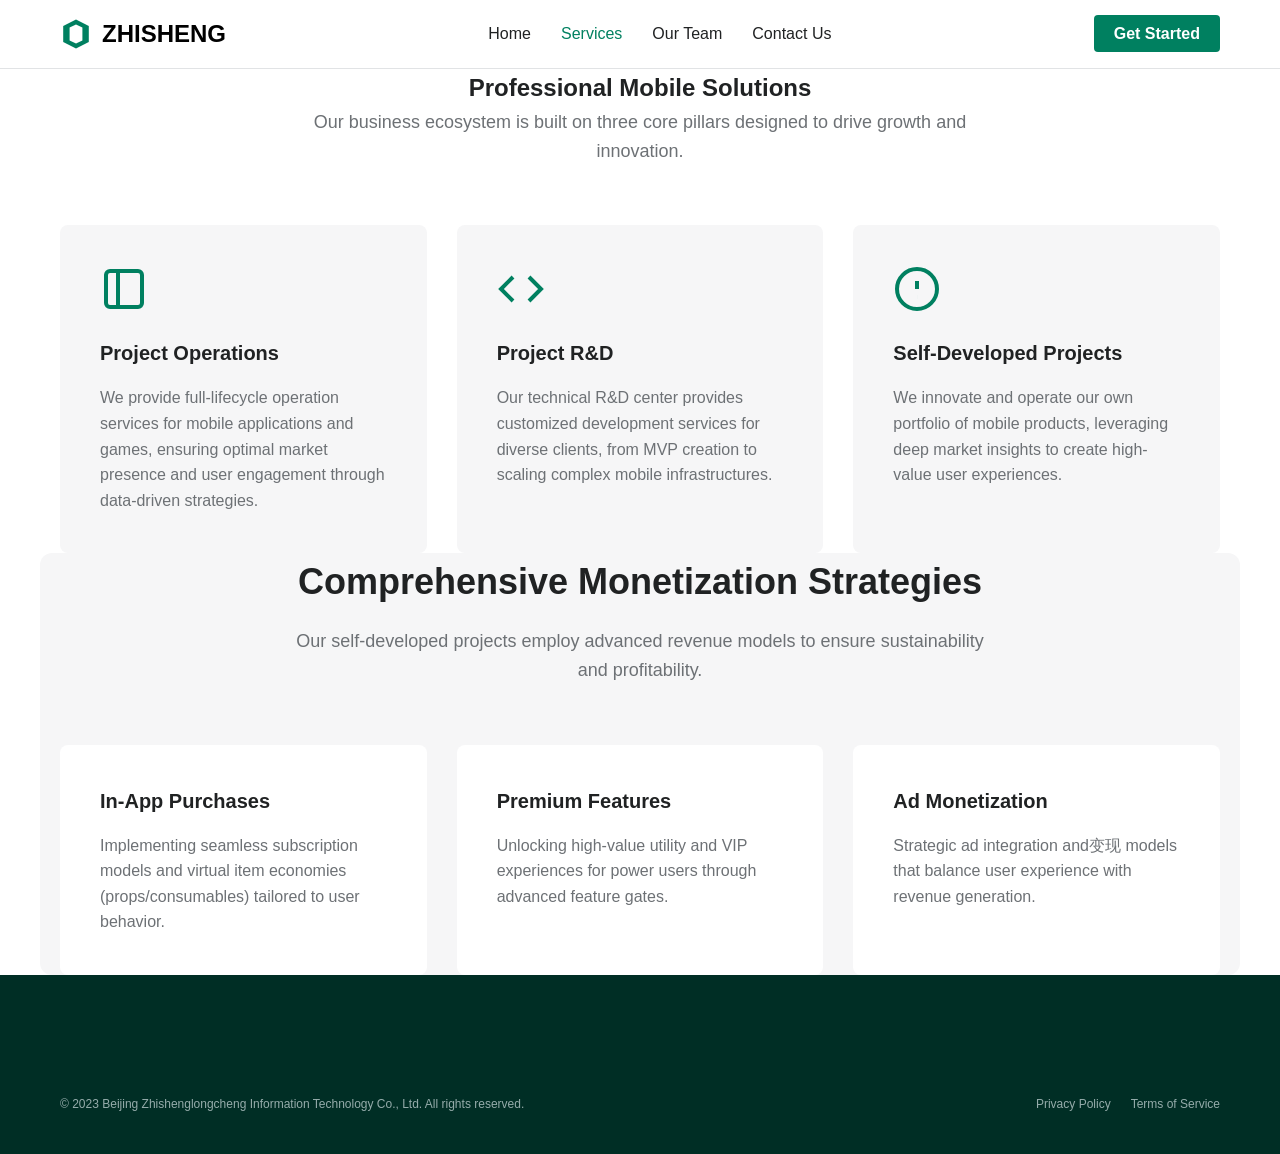
==== business.html @ 72139567 "work3" ====
<!DOCTYPE html>
<html lang="en">
<head>
    <meta charset="UTF-8">
    <meta name="viewport" content="width=device-width, initial-scale=1.0">
    <title>Business Introduction | Zhisheng Longcheng</title>
    <meta name="description" content="Explore the diverse business models and monetization strategies of Zhisheng Longcheng, including project operations, R&D, and self-developed mobile apps.">
    <link rel="stylesheet" href="css/style.css">
</head>
<body>
    <header>
        <nav class="container">
            <div class="logo">
                <a href="index.html">
                    <svg viewBox="0 0 100 100" xmlns="http://www.w3.org/2000/svg"><path d="M50 5L10 25V75L50 95L90 75V25L50 5Z" fill="#008060"/><path d="M50 20L30 30V70L50 80L70 70V30L50 20Z" fill="white"/></svg>
                    <span>ZHISHENG</span>
                </a>
            </div>
            <ul class="nav-links">
                <li><a href="index.html">Home</a></li>
                <li><a href="business.html" class="active">Services</a></li>
                <li><a href="team.html">Our Team</a></li>
                <li><a href="contact.html">Contact Us</a></li>
            </ul>
            <div class="header-cta">
                <a href="contact.html" class="btn">Get Started</a>
            </div>
        </nav>
    </header>

    <main>
        <section class="business-hero container">
            <div class="section-header">
                <h1>Professional Mobile Solutions</h1>
                <p>Our business ecosystem is built on three core pillars designed to drive growth and innovation.</p>
            </div>
            <div class="grid-3">
                <div class="card">
                    <div class="icon">
                        <svg viewBox="0 0 24 24" fill="none" stroke="#008060" stroke-width="2"><rect x="3" y="3" width="18" height="18" rx="2" ry="2"/><line x1="9" y1="3" x2="9" y2="21"/></svg>
                    </div>
                    <h3>Project Operations</h3>
                    <p>We provide full-lifecycle operation services for mobile applications and games, ensuring optimal market presence and user engagement through data-driven strategies.</p>
                </div>
                <div class="card">
                    <div class="icon">
                        <svg viewBox="0 0 24 24" fill="none" stroke="#008060" stroke-width="2"><polyline points="16 18 22 12 16 6"/><polyline points="8 6 2 12 8 18"/></svg>
                    </div>
                    <h3>Project R&D</h3>
                    <p>Our technical R&D center provides customized development services for diverse clients, from MVP creation to scaling complex mobile infrastructures.</p>
                </div>
                <div class="card">
                    <div class="icon">
                        <svg viewBox="0 0 24 24" fill="none" stroke="#008060" stroke-width="2"><circle cx="12" cy="12" r="10"/><line x1="12" y1="8" x2="12" y2="12"/><line x1="12" y1="16" x2="12.01" y2="16"/></svg>
                    </div>
                    <h3>Self-Developed Projects</h3>
                    <p>We innovate and operate our own portfolio of mobile products, leveraging deep market insights to create high-value user experiences.</p>
                </div>
            </div>
        </section>

        <section class="monetization container" style="background-color: #f6f6f7; border-radius: 12px;">
            <div class="section-header">
                <h2>Comprehensive Monetization Strategies</h2>
                <p>Our self-developed projects employ advanced revenue models to ensure sustainability and profitability.</p>
            </div>
            <div class="grid-3">
                <div class="card" style="background-color: white;">
                    <h3>In-App Purchases</h3>
                    <p>Implementing seamless subscription models and virtual item economies (props/consumables) tailored to user behavior.</p>
                </div>
                <div class="card" style="background-color: white;">
                    <h3>Premium Features</h3>
                    <p>Unlocking high-value utility and VIP experiences for power users through advanced feature gates.</p>
                </div>
                <div class="card" style="background-color: white;">
                    <h3>Ad Monetization</h3>
                    <p>Strategic ad integration and变现 models that balance user experience with revenue generation.</p>
                </div>
            </div>
        </section>
    </main>

    <footer>
        <div class="container">
            <div class="footer-bottom">
                <p>&copy; 2023 Beijing Zhishenglongcheng Information Technology Co., Ltd. All rights reserved.</p>
                <div class="footer-legal">
                    <a href="privacy.html">Privacy Policy</a>
                    <a href="terms.html">Terms of Service</a>
                </div>
            </div>
        </div>
    </footer>
</body>
</html>
---- css/style.css ----
/* Shopify-inspired Design System */
:root {
    --primary-color: #008060;
    --primary-hover: #004d3d;
    --black: #000000;
    --white: #ffffff;
    --gray-light: #f6f6f7;
    --gray-medium: #6d7175;
    --text-main: #202223;
    --footer-bg: #002e25;
    --font-family: -apple-system, BlinkMacSystemFont, "Segoe UI", Roboto, Helvetica, Arial, sans-serif;
}

* {
    margin: 0;
    padding: 0;
    box-sizing: border-box;
}

body {
    font-family: var(--font-family);
    color: var(--text-main);
    line-height: 1.6;
    background-color: var(--white);
    -webkit-font-smoothing: antialiased;
}

.container {
    max-width: 1200px;
    margin: 0 auto;
    padding: 0 20px;
}

/* Header */
header {
    background-color: var(--white);
    padding: 15px 0;
    position: sticky;
    top: 0;
    z-index: 1000;
    border-bottom: 1px solid #e1e3e5;
}

nav {
    display: flex;
    justify-content: space-between;
    align-items: center;
}

.logo a {
    text-decoration: none;
    font-weight: 800;
    font-size: 24px;
    color: var(--black);
    display: flex;
    align-items: center;
}

.logo svg {
    height: 32px;
    margin-right: 10px;
    fill: var(--primary-color);
}

.nav-links {
    display: flex;
    list-style: none;
    gap: 30px;
}

.nav-links a {
    text-decoration: none;
    color: var(--text-main);
    font-weight: 500;
    font-size: 16px;
    transition: color 0.2s;
}

.nav-links a:hover, .nav-links a.active {
    color: var(--primary-color);
}

.header-cta .btn {
    background-color: var(--primary-color);
    color: var(--white);
    padding: 10px 20px;
    border-radius: 4px;
    text-decoration: none;
    font-weight: 700;
    transition: background-color 0.2s;
}

.header-cta .btn:hover {
    background-color: var(--primary-hover);
}

/* Hero Section */
.hero {
    padding: 100px 0;
    background-color: var(--white);
}

.hero-content {
    text-align: center;
    max-width: 800px;
    margin: 0 auto;
}

.hero-content h1 {
    font-size: 56px;
    font-weight: 800;
    line-height: 1.1;
    margin-bottom: 24px;
    color: var(--black);
}

.hero-content p {
    font-size: 20px;
    color: var(--gray-medium);
    margin-bottom: 40px;
}

/* Sections */
section {
    padding: 100px 0;
}

.section-header {
    text-align: center;
    margin-bottom: 60px;
}

.section-header h2 {
    font-size: 36px;
    font-weight: 800;
    margin-bottom: 16px;
}

.section-header p {
    font-size: 18px;
    color: var(--gray-medium);
    max-width: 700px;
    margin: 0 auto;
}

/* Grid Layouts */
.grid-3 {
    display: grid;
    grid-template-columns: repeat(3, 1fr);
    gap: 30px;
}

.card {
    background-color: var(--gray-light);
    padding: 40px;
    border-radius: 8px;
    text-align: left;
    transition: transform 0.2s;
}

.card:hover {
    transform: translateY(-5px);
}

.card .icon {
    width: 48px;
    height: 48px;
    margin-bottom: 24px;
}

.card h3 {
    font-size: 20px;
    font-weight: 700;
    margin-bottom: 16px;
}

.card p {
    color: var(--gray-medium);
}

/* Footer */
footer {
    background-color: var(--footer-bg);
    color: var(--white);
    padding: 80px 0 40px;
}

.footer-top {
    display: grid;
    grid-template-columns: 2fr 1fr 1fr 1fr;
    gap: 40px;
    padding-bottom: 60px;
    border-bottom: 1px solid #1a4d46;
}

.footer-brand p {
    margin-top: 20px;
    color: #95acab;
    max-width: 300px;
}

.footer-col h4 {
    font-size: 13px;
    text-transform: uppercase;
    letter-spacing: 1px;
    margin-bottom: 24px;
    color: #95acab;
}

.footer-col ul {
    list-style: none;
}

.footer-col li {
    margin-bottom: 12px;
}

.footer-col a {
    color: var(--white);
    text-decoration: none;
    font-size: 14px;
    transition: opacity 0.2s;
}

.footer-col a:hover {
    opacity: 0.7;
}

.footer-bottom {
    padding-top: 40px;
    display: flex;
    justify-content: space-between;
    align-items: center;
    font-size: 12px;
    color: #95acab;
}

.footer-legal {
    display: flex;
    gap: 20px;
}

.footer-legal a {
    color: inherit;
    text-decoration: none;
}

@media (max-width: 992px) {
    .grid-3 { grid-template-columns: 1fr; }
    .footer-top { grid-template-columns: 1fr 1fr; }
}

@media (max-width: 768px) {
    .nav-links { display: none; }
    .hero-content h1 { font-size: 40px; }
}
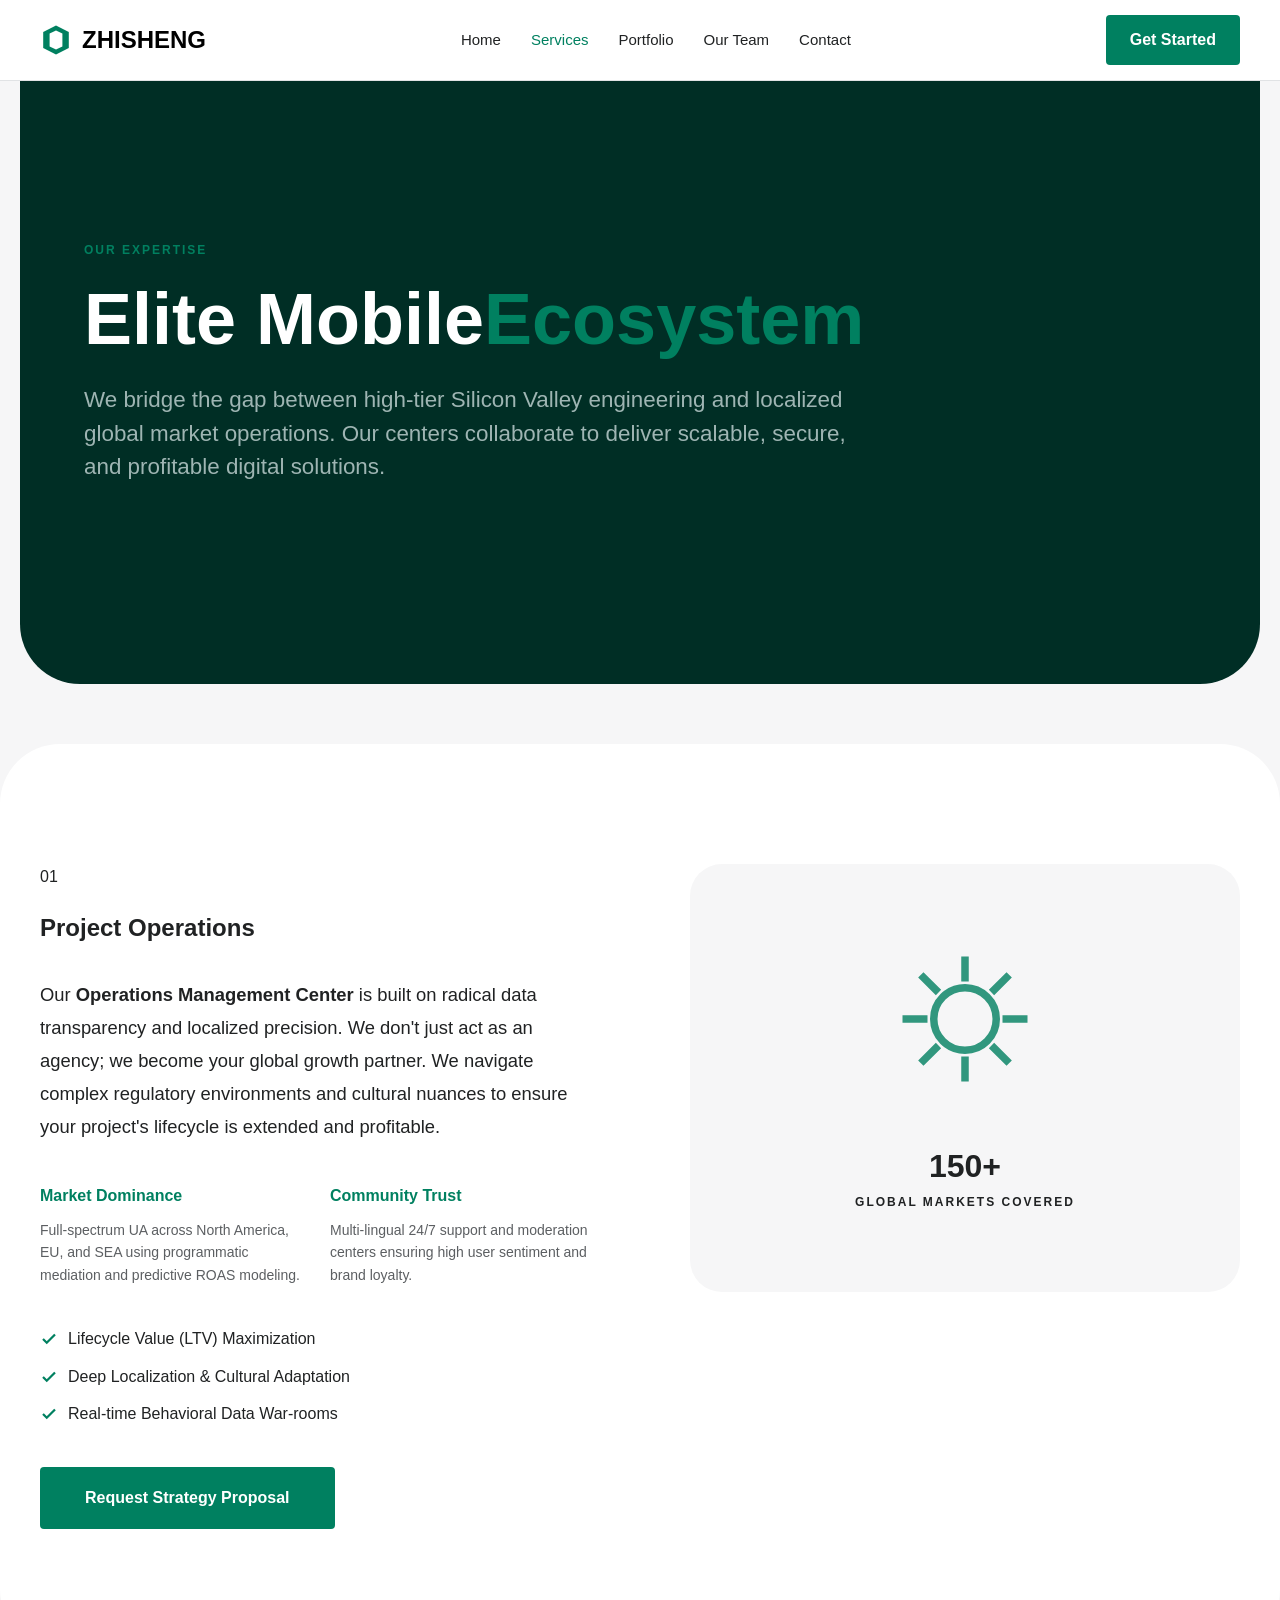
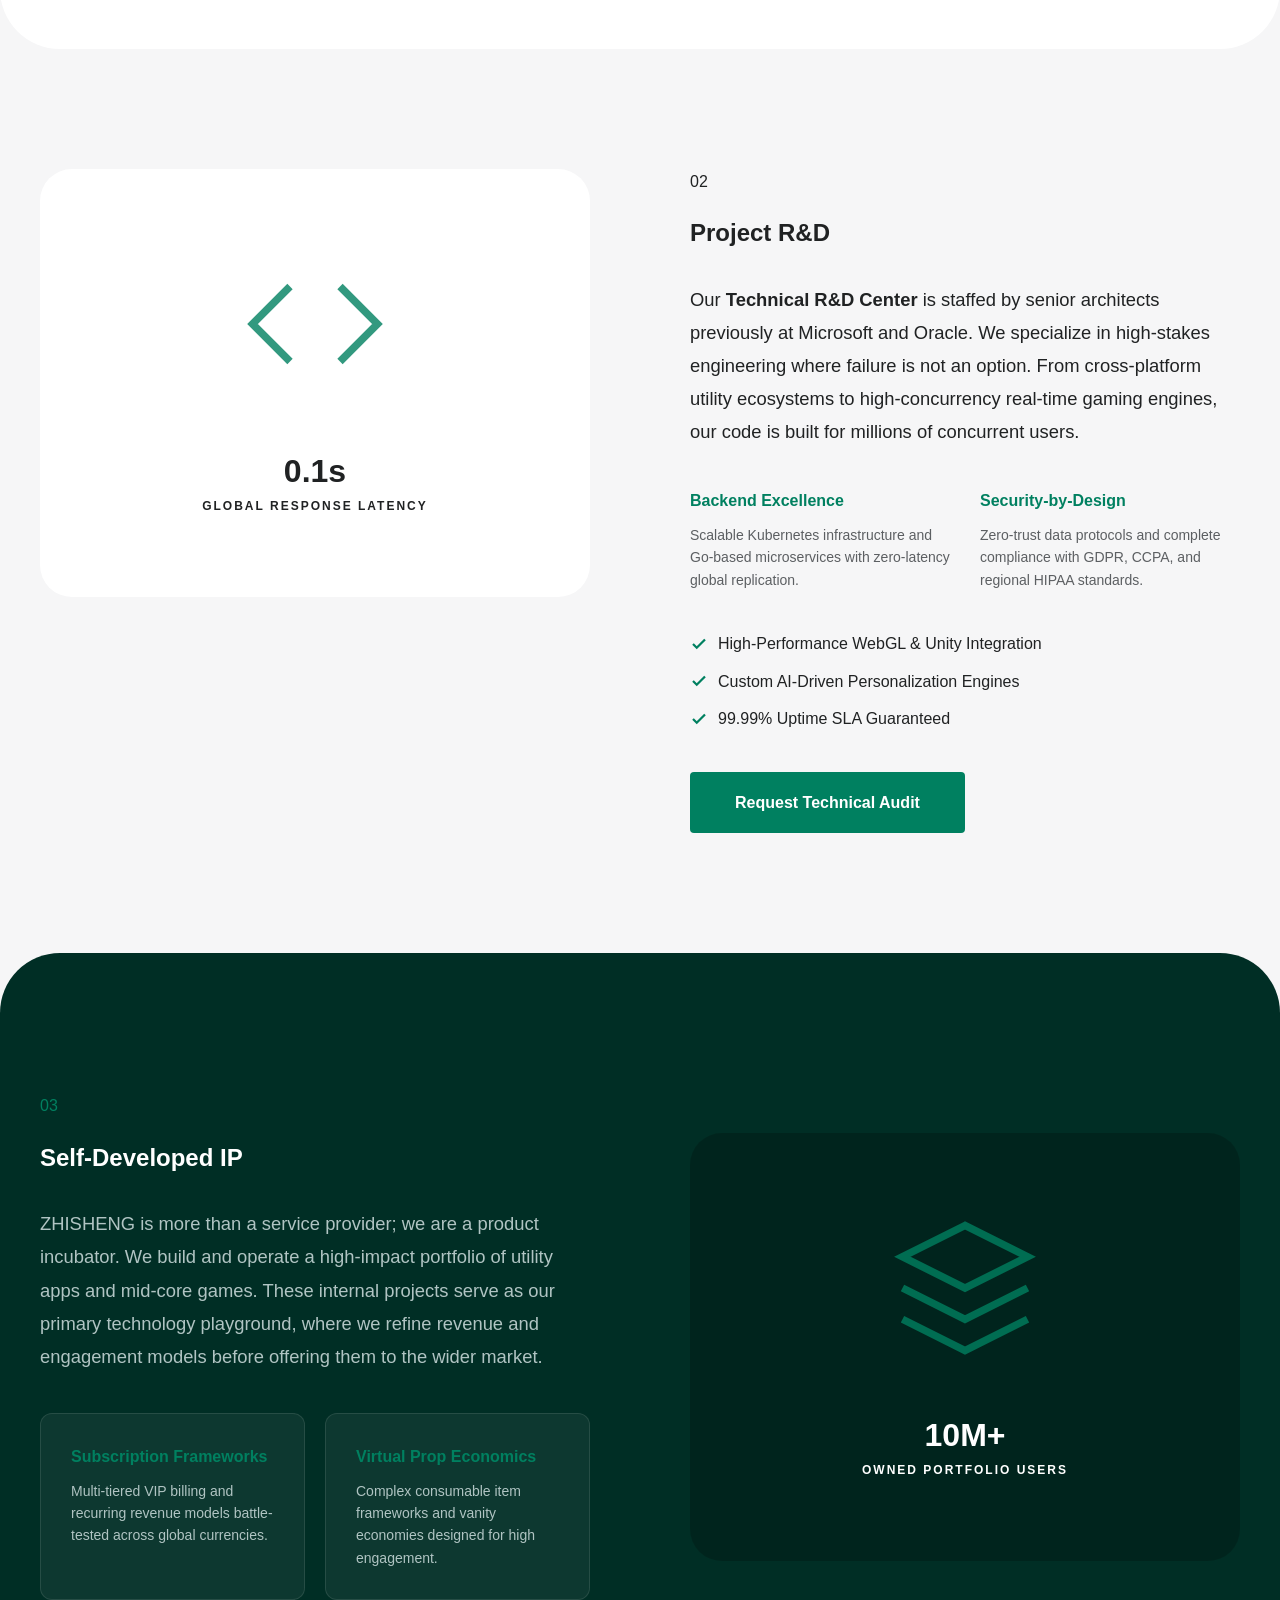
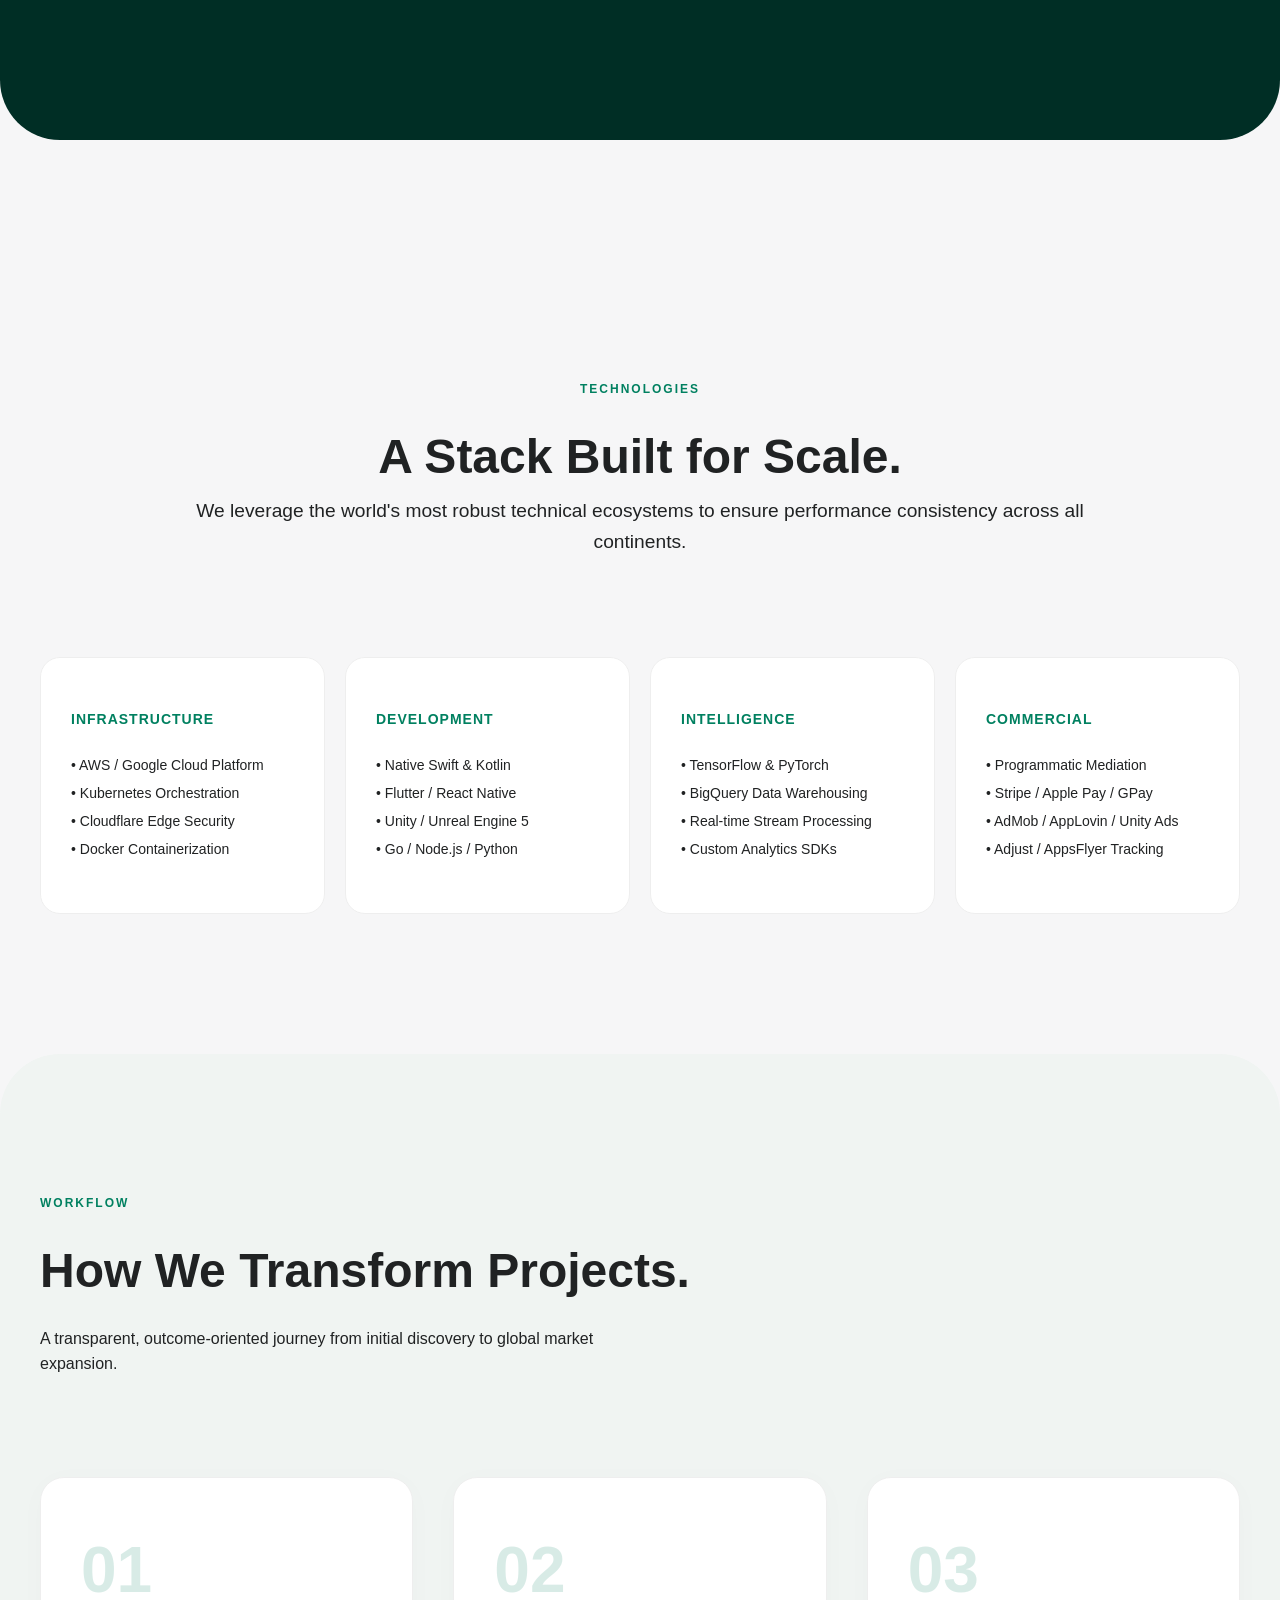
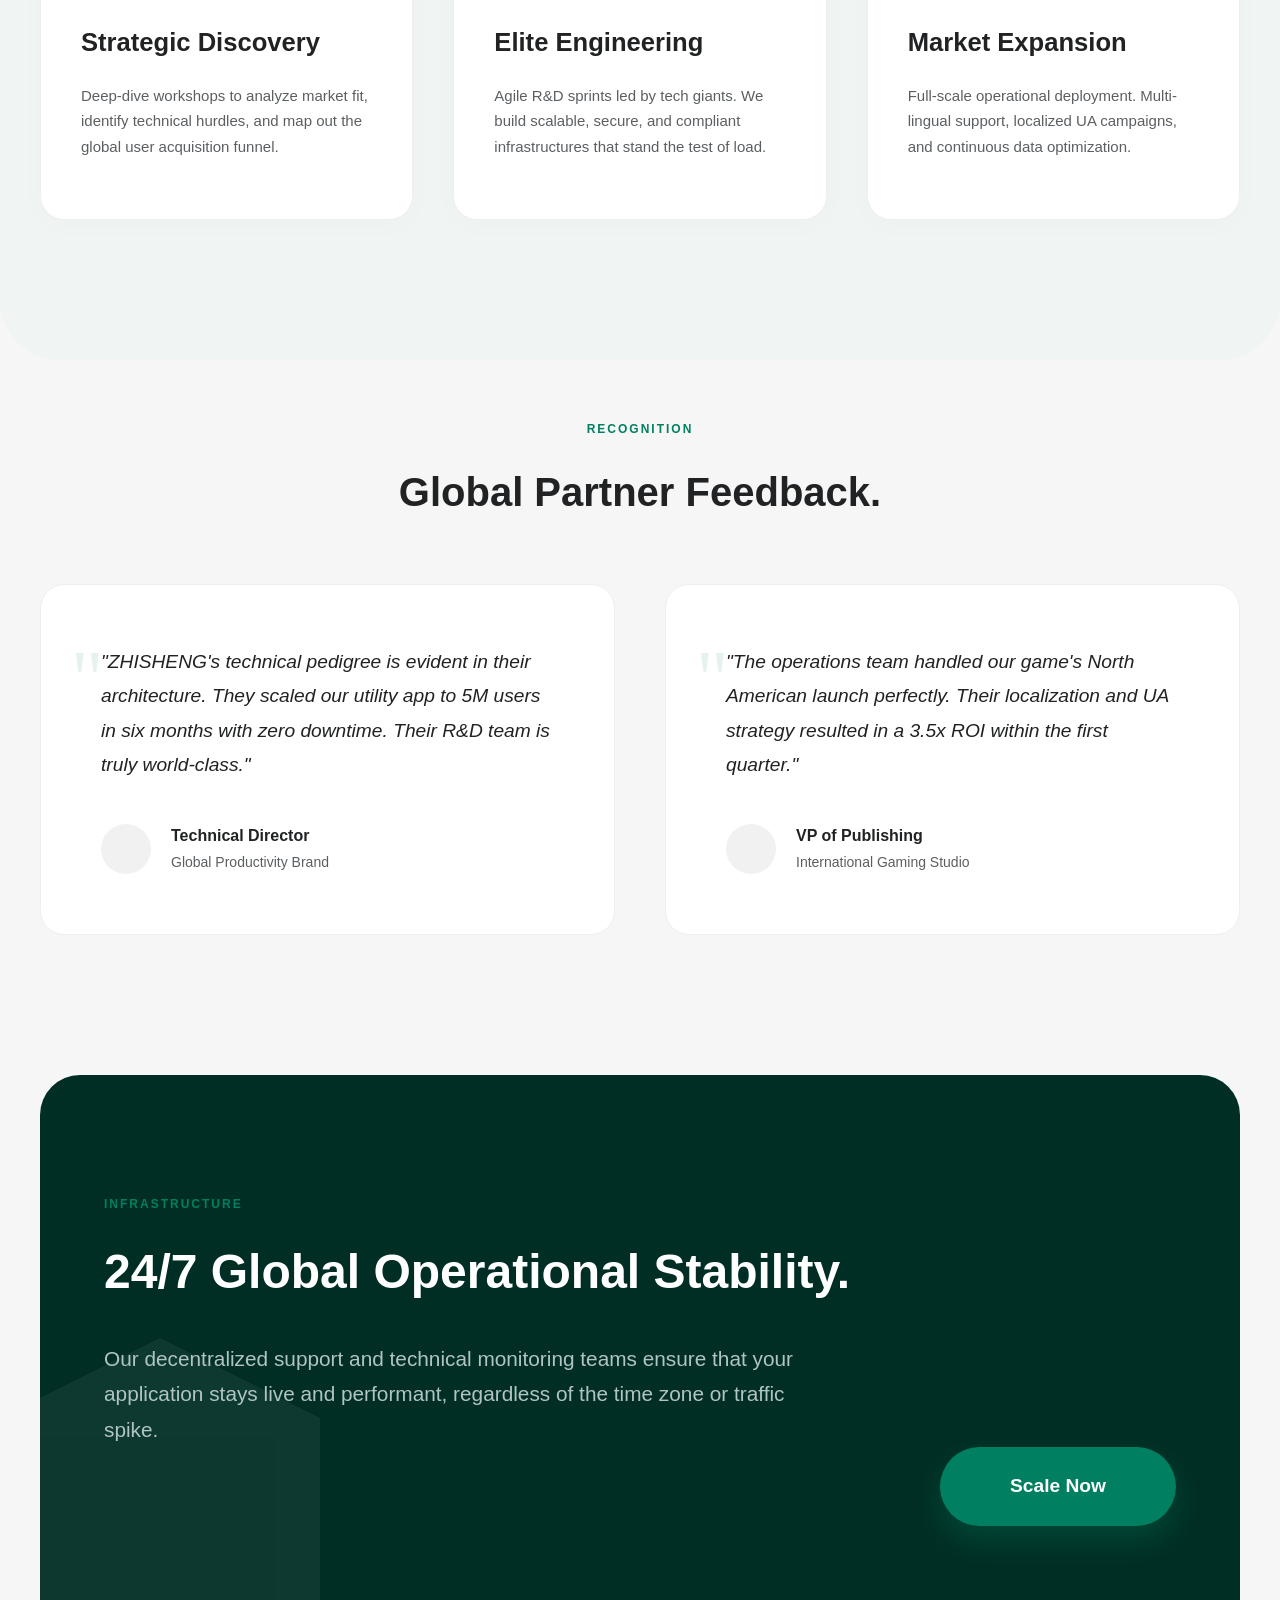
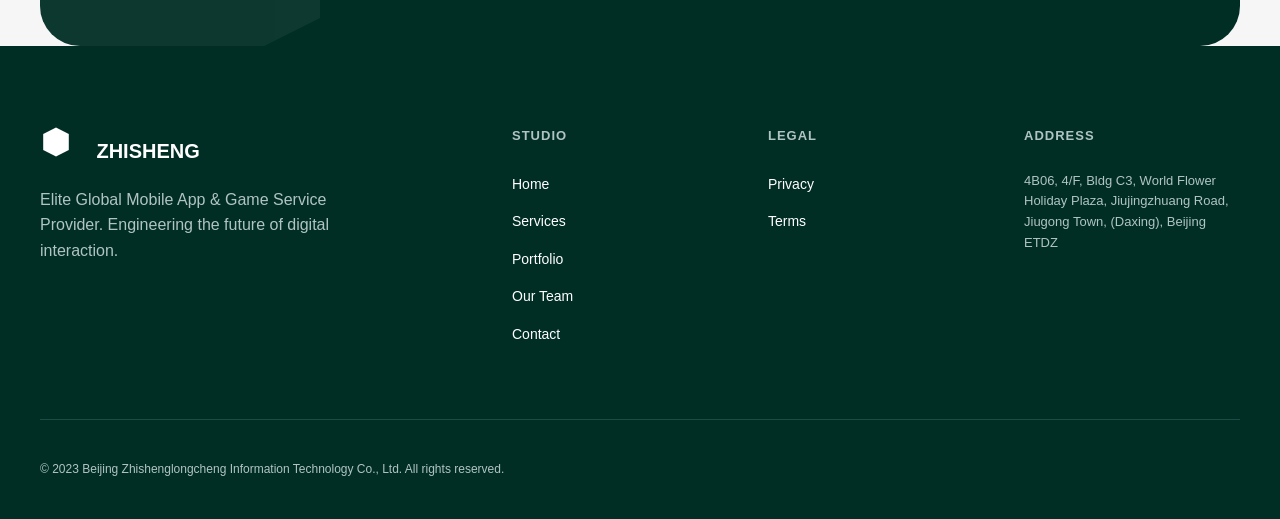
==== commit e9b1b111: "Revise" ====
--- a/business.html
+++ b/business.html
@@ -3,24 +3,41 @@
 <head>
     <meta charset="UTF-8">
     <meta name="viewport" content="width=device-width, initial-scale=1.0">
-    <title>Business Introduction | Zhisheng Longcheng</title>
-    <meta name="description" content="Explore the diverse business models and monetization strategies of Zhisheng Longcheng, including project operations, R&D, and self-developed mobile apps.">
+    <title>Services | ZHISHENG - Global Mobile Solutions & R&D</title>
+    <meta name="description" content="Explore ZHISHENG's elite mobile operations, bespoke R&D services, and self-developed project monetization strategies. Managed by tech veterans.">
     <link rel="stylesheet" href="css/style.css">
+
+    <!-- Open Graph -->
+    <meta property="og:type" content="website">
+    <meta property="og:title" content="Services | ZHISHENG - Global Mobile Solutions">
+    <meta property="og:description" content="High-performance technical frameworks and data-driven growth strategies for the international stage.">
+    <meta property="og:image" content="svg/logo.svg">
+
+    <!-- Favicon -->
+    <link rel="icon" type="image/svg+xml" href="svg/logo.svg">
 </head>
-<body>
-    <header>
+<body style="background-color: var(--gray-bg);">
+    <header id="main-header">
         <nav class="container">
             <div class="logo">
                 <a href="index.html">
-                    <svg viewBox="0 0 100 100" xmlns="http://www.w3.org/2000/svg"><path d="M50 5L10 25V75L50 95L90 75V25L50 5Z" fill="#008060"/><path d="M50 20L30 30V70L50 80L70 70V30L50 20Z" fill="white"/></svg>
+                    <svg viewBox="0 0 100 100" xmlns="http://www.w3.org/2000/svg" aria-hidden="true"><path d="M50 5L10 25V75L50 95L90 75V25L50 5Z" fill="#008060"/><path d="M50 20L30 30V70L50 80L70 70V30L50 20Z" fill="white"/></svg>
                     <span>ZHISHENG</span>
                 </a>
             </div>
+
+            <button class="menu-toggle" aria-label="Toggle navigation" aria-expanded="false">
+                <span></span>
+                <span></span>
+                <span></span>
+            </button>
+
             <ul class="nav-links">
                 <li><a href="index.html">Home</a></li>
                 <li><a href="business.html" class="active">Services</a></li>
+                <li><a href="cases.html">Portfolio</a></li>
                 <li><a href="team.html">Our Team</a></li>
-                <li><a href="contact.html">Contact Us</a></li>
+                <li><a href="contact.html">Contact</a></li>
             </ul>
             <div class="header-cta">
                 <a href="contact.html" class="btn">Get Started</a>
@@ -29,53 +46,264 @@
     </header>
 
     <main>
-        <section class="business-hero container">
+        <!-- Page Hero - Dark Variation -->
+        <section class="page-hero container reveal" style="background: var(--footer-bg); color: white; padding: 160px 5vw; border-radius: 0 0 60px 60px; margin-bottom: 0;">
+            <span class="label" style="color: var(--primary-color);">Our Expertise</span>
+            <h1 class="hero-title" style="color: white; margin-top: 20px;">Elite Mobile<span>Ecosystem</span></h1>
+            <p class="hero-subtitle" style="color: #b0c4c3; max-width: 800px; margin-left: 0; text-align: left; opacity: 0.9; font-size: 1.4rem; line-height: 1.5;">We bridge the gap between high-tier Silicon Valley engineering and localized global market operations. Our centers collaborate to deliver scalable, secure, and profitable digital solutions.</p>
+        </section>
+
+        <!-- Detailed Services List -->
+        <section class="detailed-services">
+            <!-- Model 01: Operations -->
+            <div style="background: white; padding: 120px 0; border-radius: 60px; margin-top: -40px; position: relative; z-index: 1;">
+                <div class="container">
+                    <div class="service-item reveal" style="border: none; padding: 0;">
+                        <div class="grid-2" style="align-items: flex-start; gap: 100px;">
+                            <div class="service-content">
+                                <div class="service-num" style="margin-bottom: 20px;">01</div>
+                                <h2 class="service-title">Project Operations</h2>
+                                <p class="text-secondary" style="font-size: 1.15rem; margin: 30px 0; line-height: 1.8;">Our <strong>Operations Management Center</strong> is built on radical data transparency and localized precision. We don't just act as an agency; we become your global growth partner. We navigate complex regulatory environments and cultural nuances to ensure your project's lifecycle is extended and profitable.</p>
+
+                                <div style="display: grid; grid-template-columns: 1fr 1fr; gap: 30px; margin-top: 40px;">
+                                    <div>
+                                        <h4 style="color: var(--primary-color); margin-bottom: 10px;">Market Dominance</h4>
+                                        <p style="font-size: 14px; color: var(--gray-medium);">Full-spectrum UA across North America, EU, and SEA using programmatic mediation and predictive ROAS modeling.</p>
+                                    </div>
+                                    <div>
+                                        <h4 style="color: var(--primary-color); margin-bottom: 10px;">Community Trust</h4>
+                                        <p style="font-size: 14px; color: var(--gray-medium);">Multi-lingual 24/7 support and moderation centers ensuring high user sentiment and brand loyalty.</p>
+                                    </div>
+                                </div>
+
+                                <ul class="feature-list" style="list-style: none; margin: 40px 0; padding: 0;">
+                                    <li style="margin-bottom: 12px; display: flex; align-items: center; gap: 10px;"><svg width="18" height="18" viewBox="0 0 24 24" fill="none" stroke="var(--primary-color)" stroke-width="3"><polyline points="20 6 9 17 4 12"></polyline></svg> Lifecycle Value (LTV) Maximization</li>
+                                    <li style="margin-bottom: 12px; display: flex; align-items: center; gap: 10px;"><svg width="18" height="18" viewBox="0 0 24 24" fill="none" stroke="var(--primary-color)" stroke-width="3"><polyline points="20 6 9 17 4 12"></polyline></svg> Deep Localization & Cultural Adaptation</li>
+                                    <li style="margin-bottom: 12px; display: flex; align-items: center; gap: 10px;"><svg width="18" height="18" viewBox="0 0 24 24" fill="none" stroke="var(--primary-color)" stroke-width="3"><polyline points="20 6 9 17 4 12"></polyline></svg> Real-time Behavioral Data War-rooms</li>
+                                </ul>
+                                <a href="contact.html" class="btn" style="padding: 18px 45px;">Request Strategy Proposal</a>
+                            </div>
+                            <div class="service-visual reveal" style="background: var(--gray-bg); border-radius: 32px; padding: 80px; text-align: center; position: sticky; top: 150px;">
+                                <svg width="150" height="150" viewBox="0 0 24 24" fill="none" stroke="var(--primary-color)" stroke-width="1.2" style="opacity: 0.8;"><path d="M12 2v4M12 18v4M4.93 4.93l2.83 2.83M16.24 16.24l2.83 2.83M2 12h4M18 12h4M4.93 19.07l2.83-2.83M16.24 7.76l2.83-2.83"/><circle cx="12" cy="12" r="5"/></svg>
+                                <div style="margin-top: 40px;">
+                                    <h3 style="font-size: 2rem; font-weight: 900;">150+</h3>
+                                    <p style="text-transform: uppercase; letter-spacing: 2px; font-size: 12px; font-weight: 700;">Global Markets Covered</p>
+                                </div>
+                            </div>
+                        </div>
+                    </div>
+                </div>
+            </div>
+
+            <!-- Model 02: R&D -->
+            <div style="background: var(--gray-bg); padding: 120px 0;">
+                <div class="container">
+                    <div class="service-item reveal" style="border: none; padding: 0;">
+                        <div class="grid-2" style="align-items: flex-start; gap: 100px; direction: rtl;">
+                            <div class="service-content" style="direction: ltr;">
+                                <div class="service-num" style="margin-bottom: 20px;">02</div>
+                                <h2 class="service-title">Project R&D</h2>
+                                <p class="text-secondary" style="font-size: 1.15rem; margin: 30px 0; line-height: 1.8;">Our <strong>Technical R&D Center</strong> is staffed by senior architects previously at Microsoft and Oracle. We specialize in high-stakes engineering where failure is not an option. From cross-platform utility ecosystems to high-concurrency real-time gaming engines, our code is built for millions of concurrent users.</p>
+
+                                <div style="display: grid; grid-template-columns: 1fr 1fr; gap: 30px; margin-top: 40px;">
+                                    <div>
+                                        <h4 style="color: var(--primary-color); margin-bottom: 10px;">Backend Excellence</h4>
+                                        <p style="font-size: 14px; color: var(--gray-medium);">Scalable Kubernetes infrastructure and Go-based microservices with zero-latency global replication.</p>
+                                    </div>
+                                    <div>
+                                        <h4 style="color: var(--primary-color); margin-bottom: 10px;">Security-by-Design</h4>
+                                        <p style="font-size: 14px; color: var(--gray-medium);">Zero-trust data protocols and complete compliance with GDPR, CCPA, and regional HIPAA standards.</p>
+                                    </div>
+                                </div>
+
+                                <ul class="feature-list" style="list-style: none; margin: 40px 0; padding: 0;">
+                                    <li style="margin-bottom: 12px; display: flex; align-items: center; gap: 10px;"><svg width="18" height="18" viewBox="0 0 24 24" fill="none" stroke="var(--primary-color)" stroke-width="3"><polyline points="20 6 9 17 4 12"></polyline></svg> High-Performance WebGL & Unity Integration</li>
+                                    <li style="margin-bottom: 12px; display: flex; align-items: center; gap: 10px;"><svg width="18" height="18" viewBox="0 0 24 24" fill="none" stroke="var(--primary-color)" stroke-width="3"><polyline points="20 6 9 17 4 12"></polyline></svg> Custom AI-Driven Personalization Engines</li>
+                                    <li style="margin-bottom: 12px; display: flex; align-items: center; gap: 10px;"><svg width="18" height="18" viewBox="0 0 24 24" fill="none" stroke="var(--primary-color)" stroke-width="3"><polyline points="20 6 9 17 4 12"></polyline></svg> 99.99% Uptime SLA Guaranteed</li>
+                                </ul>
+                                <a href="contact.html" class="btn" style="padding: 18px 45px;">Request Technical Audit</a>
+                            </div>
+                            <div class="service-visual reveal" style="background: white; border-radius: 32px; padding: 80px; text-align: center; direction: ltr; position: sticky; top: 150px;">
+                                <svg width="150" height="150" viewBox="0 0 24 24" fill="none" stroke="var(--primary-color)" stroke-width="1.2" style="opacity: 0.8;"><polyline points="16 18 22 12 16 6"></polyline><polyline points="8 6 2 12 8 18"></polyline></svg>
+                                <div style="margin-top: 40px;">
+                                    <h3 style="font-size: 2rem; font-weight: 900;">0.1s</h3>
+                                    <p style="text-transform: uppercase; letter-spacing: 2px; font-size: 12px; font-weight: 700;">Global Response Latency</p>
+                                </div>
+                            </div>
+                        </div>
+                    </div>
+                </div>
+            </div>
+
+            <!-- Model 03: Self-Developed -->
+            <div style="background: var(--footer-bg); padding: 140px 0; border-radius: 60px; color: white;">
+                <div class="container">
+                    <div class="service-item reveal" style="border: none; padding: 0;">
+                        <div class="grid-2" style="align-items: center; gap: 100px;">
+                            <div class="service-content">
+                                <div class="service-num" style="margin-bottom: 20px; color: var(--primary-color);">03</div>
+                                <h2 class="service-title" style="color: white;">Self-Developed IP</h2>
+                                <p style="color: #b0c4c3; font-size: 1.15rem; margin: 30px 0; line-height: 1.8;">ZHISHENG is more than a service provider; we are a product incubator. We build and operate a high-impact portfolio of utility apps and mid-core games. These internal projects serve as our primary technology playground, where we refine revenue and engagement models before offering them to the wider market.</p>
+
+                                <div class="monetization-grid" style="display: grid; grid-template-columns: 1fr 1fr; gap: 20px; margin-top: 40px;">
+                                    <div class="card reveal" style="background: rgba(255,255,255,0.05); border: 1px solid rgba(255,255,255,0.1); color: white; cursor: pointer;" role="button" aria-expanded="false">
+                                        <h4 style="color: var(--primary-color); margin-bottom: 10px;">Subscription Frameworks</h4>
+                                        <p style="font-size: 14px; color: #b0c4c3; margin-bottom: 0;">Multi-tiered VIP billing and recurring revenue models battle-tested across global currencies.</p>
+                                        <div class="card-expandable">
+                                            <ul style="color: #b0c4c3; font-size: 13px; margin-top: 15px;">
+                                                <li>• Dynamic Tiered Privileges</li>
+                                                <li>• Churn-Reduction Billing Logic</li>
+                                                <li>• Cross-Platform Account Sync</li>
+                                            </ul>
+                                        </div>
+                                    </div>
+                                    <div class="card reveal" style="background: rgba(255,255,255,0.05); border: 1px solid rgba(255,255,255,0.1); color: white; cursor: pointer;" role="button" aria-expanded="false">
+                                        <h4 style="color: var(--primary-color); margin-bottom: 10px;">Virtual Prop Economics</h4>
+                                        <p style="font-size: 14px; color: #b0c4c3; margin-bottom: 0;">Complex consumable item frameworks and vanity economies designed for high engagement.</p>
+                                        <div class="card-expandable">
+                                            <ul style="color: #b0c4c3; font-size: 13px; margin-top: 15px;">
+                                                <li>• Gacha & Lootbox Balance</li>
+                                                <li>• Scarcity-Driven Marketplace</li>
+                                                <li>• Anti-Fraud Economy Guardrails</li>
+                                            </ul>
+                                        </div>
+                                    </div>
+                                </div>
+                            </div>
+                            <div class="service-visual reveal" style="background: rgba(0,0,0,0.2); border-radius: 32px; padding: 80px; text-align: center;">
+                                <svg width="150" height="150" viewBox="0 0 24 24" fill="none" stroke="var(--primary-color)" stroke-width="1.2" style="opacity: 0.8;"><path d="M12 2L2 7l10 5 10-5-10-5zM2 17l10 5 10-5M2 12l10 5 10-5"></path></svg>
+                                <div style="margin-top: 40px;">
+                                    <h3 style="font-size: 2rem; font-weight: 900;">10M+</h3>
+                                    <p style="text-transform: uppercase; letter-spacing: 2px; font-size: 12px; font-weight: 700; color: white;">Owned Portfolio Users</p>
+                                </div>
+                            </div>
+                        </div>
+                    </div>
+                </div>
+            </div>
+        </section>
+
+        <!-- Technical Stack Section -->
+        <section class="tech-stack container reveal" style="padding: 140px 20px;">
+            <div style="text-align: center; max-width: 900px; margin: 0 auto 100px;">
+                <span class="label">Technologies</span>
+                <h2 style="font-size: 3rem;">A Stack Built for Scale.</h2>
+                <p class="text-secondary" style="font-size: 1.2rem;">We leverage the world's most robust technical ecosystems to ensure performance consistency across all continents.</p>
+            </div>
+
+            <div class="grid-4">
+                <div class="tech-card reveal" style="background: white; padding: 50px 30px; border-radius: 20px; border: 1px solid #eee; text-align: left;">
+                    <div style="font-weight: 800; color: var(--primary-color); margin-bottom: 20px; font-size: 14px; text-transform: uppercase; letter-spacing: 1px;">Infrastructure</div>
+                    <ul style="list-style: none; padding: 0; font-size: 14px; line-height: 2;">
+                        <li>• AWS / Google Cloud Platform</li>
+                        <li>• Kubernetes Orchestration</li>
+                        <li>• Cloudflare Edge Security</li>
+                        <li>• Docker Containerization</li>
+                    </ul>
+                </div>
+                <div class="tech-card reveal" style="background: white; padding: 50px 30px; border-radius: 20px; border: 1px solid #eee; text-align: left;">
+                    <div style="font-weight: 800; color: var(--primary-color); margin-bottom: 20px; font-size: 14px; text-transform: uppercase; letter-spacing: 1px;">Development</div>
+                    <ul style="list-style: none; padding: 0; font-size: 14px; line-height: 2;">
+                        <li>• Native Swift & Kotlin</li>
+                        <li>• Flutter / React Native</li>
+                        <li>• Unity / Unreal Engine 5</li>
+                        <li>• Go / Node.js / Python</li>
+                    </ul>
+                </div>
+                <div class="tech-card reveal" style="background: white; padding: 50px 30px; border-radius: 20px; border: 1px solid #eee; text-align: left;">
+                    <div style="font-weight: 800; color: var(--primary-color); margin-bottom: 20px; font-size: 14px; text-transform: uppercase; letter-spacing: 1px;">Intelligence</div>
+                    <ul style="list-style: none; padding: 0; font-size: 14px; line-height: 2;">
+                        <li>• TensorFlow & PyTorch</li>
+                        <li>• BigQuery Data Warehousing</li>
+                        <li>• Real-time Stream Processing</li>
+                        <li>• Custom Analytics SDKs</li>
+                    </ul>
+                </div>
+                <div class="tech-card reveal" style="background: white; padding: 50px 30px; border-radius: 20px; border: 1px solid #eee; text-align: left;">
+                    <div style="font-weight: 800; color: var(--primary-color); margin-bottom: 20px; font-size: 14px; text-transform: uppercase; letter-spacing: 1px;">Commercial</div>
+                    <ul style="list-style: none; padding: 0; font-size: 14px; line-height: 2;">
+                        <li>• Programmatic Mediation</li>
+                        <li>• Stripe / Apple Pay / GPay</li>
+                        <li>• AdMob / AppLovin / Unity Ads</li>
+                        <li>• Adjust / AppsFlyer Tracking</li>
+                    </ul>
+                </div>
+            </div>
+        </section>
+
+        <!-- Process Section - Dark -->
+        <section class="process-section" style="background-color: #f0f4f2; padding: 140px 0; border-radius: 60px; margin-bottom: 60px;">
+            <div class="container">
+                <div class="section-header reveal" style="text-align: left;">
+                    <span class="label">Workflow</span>
+                    <h2 style="font-size: 3rem;">How We Transform Projects.</h2>
+                    <p style="max-width: 600px;">A transparent, outcome-oriented journey from initial discovery to global market expansion.</p>
+                </div>
+                <div class="process-steps" style="display: flex; justify-content: space-between; position: relative; margin-top: 100px; gap: 40px;">
+                    <div class="step-card reveal" style="flex: 1; text-align: left; background: white; padding: 60px 40px; border-radius: 24px; border: 1px solid #eee; box-shadow: 0 4px 30px rgba(0,0,0,0.02);">
+                        <div style="color: var(--primary-color); font-weight: 900; font-size: 4rem; margin-bottom: 20px; line-height: 1; opacity: 0.15;">01</div>
+                        <h4 style="font-size: 1.6rem; margin-bottom: 20px;">Strategic Discovery</h4>
+                        <p style="font-size: 15px; color: var(--gray-medium); line-height: 1.7;">Deep-dive workshops to analyze market fit, identify technical hurdles, and map out the global user acquisition funnel.</p>
+                    </div>
+                    <div class="step-card reveal" style="flex: 1; text-align: left; background: white; padding: 60px 40px; border-radius: 24px; border: 1px solid #eee; box-shadow: 0 4px 30px rgba(0,0,0,0.02);">
+                        <div style="color: var(--primary-color); font-weight: 900; font-size: 4rem; margin-bottom: 20px; line-height: 1; opacity: 0.15;">02</div>
+                        <h4 style="font-size: 1.6rem; margin-bottom: 20px;">Elite Engineering</h4>
+                        <p style="font-size: 15px; color: var(--gray-medium); line-height: 1.7;">Agile R&D sprints led by tech giants. We build scalable, secure, and compliant infrastructures that stand the test of load.</p>
+                    </div>
+                    <div class="step-card reveal" style="flex: 1; text-align: left; background: white; padding: 60px 40px; border-radius: 24px; border: 1px solid #eee; box-shadow: 0 4px 30px rgba(0,0,0,0.02);">
+                        <div style="color: var(--primary-color); font-weight: 900; font-size: 4rem; margin-bottom: 20px; line-height: 1; opacity: 0.15;">03</div>
+                        <h4 style="font-size: 1.6rem; margin-bottom: 20px;">Market Expansion</h4>
+                        <p style="font-size: 15px; color: var(--gray-medium); line-height: 1.7;">Full-scale operational deployment. Multi-lingual support, localized UA campaigns, and continuous data optimization.</p>
+                    </div>
+                </div>
+            </div>
+        </section>
+
+        <!-- Testimonials -->
+        <section class="testimonials container reveal" style="padding-bottom: 140px;">
             <div class="section-header">
-                <h1>Professional Mobile Solutions</h1>
-                <p>Our business ecosystem is built on three core pillars designed to drive growth and innovation.</p>
-            </div>
-            <div class="grid-3">
-                <div class="card">
-                    <div class="icon">
-                        <svg viewBox="0 0 24 24" fill="none" stroke="#008060" stroke-width="2"><rect x="3" y="3" width="18" height="18" rx="2" ry="2"/><line x1="9" y1="3" x2="9" y2="21"/></svg>
-                    </div>
-                    <h3>Project Operations</h3>
-                    <p>We provide full-lifecycle operation services for mobile applications and games, ensuring optimal market presence and user engagement through data-driven strategies.</p>
-                </div>
-                <div class="card">
-                    <div class="icon">
-                        <svg viewBox="0 0 24 24" fill="none" stroke="#008060" stroke-width="2"><polyline points="16 18 22 12 16 6"/><polyline points="8 6 2 12 8 18"/></svg>
-                    </div>
-                    <h3>Project R&D</h3>
-                    <p>Our technical R&D center provides customized development services for diverse clients, from MVP creation to scaling complex mobile infrastructures.</p>
-                </div>
-                <div class="card">
-                    <div class="icon">
-                        <svg viewBox="0 0 24 24" fill="none" stroke="#008060" stroke-width="2"><circle cx="12" cy="12" r="10"/><line x1="12" y1="8" x2="12" y2="12"/><line x1="12" y1="16" x2="12.01" y2="16"/></svg>
-                    </div>
-                    <h3>Self-Developed Projects</h3>
-                    <p>We innovate and operate our own portfolio of mobile products, leveraging deep market insights to create high-value user experiences.</p>
-                </div>
-            </div>
-        </section>
-
-        <section class="monetization container" style="background-color: #f6f6f7; border-radius: 12px;">
-            <div class="section-header">
-                <h2>Comprehensive Monetization Strategies</h2>
-                <p>Our self-developed projects employ advanced revenue models to ensure sustainability and profitability.</p>
-            </div>
-            <div class="grid-3">
-                <div class="card" style="background-color: white;">
-                    <h3>In-App Purchases</h3>
-                    <p>Implementing seamless subscription models and virtual item economies (props/consumables) tailored to user behavior.</p>
-                </div>
-                <div class="card" style="background-color: white;">
-                    <h3>Premium Features</h3>
-                    <p>Unlocking high-value utility and VIP experiences for power users through advanced feature gates.</p>
-                </div>
-                <div class="card" style="background-color: white;">
-                    <h3>Ad Monetization</h3>
-                    <p>Strategic ad integration and变现 models that balance user experience with revenue generation.</p>
+                <span class="label">Recognition</span>
+                <h2>Global Partner Feedback.</h2>
+            </div>
+            <div class="grid-2" style="gap: 50px;">
+                <div class="card reveal" style="padding: 60px; background: white; border: 1px solid #eee; border-radius: 24px; position: relative;">
+                    <div style="font-size: 5rem; color: var(--primary-color); opacity: 0.1; position: absolute; top: 30px; left: 30px; font-family: serif;">"</div>
+                    <p style="font-size: 1.2rem; line-height: 1.8; font-style: italic; position: relative; z-index: 1;">"ZHISHENG's technical pedigree is evident in their architecture. They scaled our utility app to 5M users in six months with zero downtime. Their R&D team is truly world-class."</p>
+                    <div style="margin-top: 40px; display: flex; align-items: center; gap: 20px; position: relative; z-index: 1;">
+                        <div style="width: 50px; height: 50px; background: var(--gray-light); border-radius: 50%;"></div>
+                        <div>
+                            <strong style="display: block; font-size: 16px;">Technical Director</strong>
+                            <span style="font-size: 14px; color: var(--gray-medium);">Global Productivity Brand</span>
+                        </div>
+                    </div>
+                </div>
+                <div class="card reveal" style="padding: 60px; background: white; border: 1px solid #eee; border-radius: 24px; position: relative;">
+                    <div style="font-size: 5rem; color: var(--primary-color); opacity: 0.1; position: absolute; top: 30px; left: 30px; font-family: serif;">"</div>
+                    <p style="font-size: 1.2rem; line-height: 1.8; font-style: italic; position: relative; z-index: 1;">"The operations team handled our game's North American launch perfectly. Their localization and UA strategy resulted in a 3.5x ROI within the first quarter."</p>
+                    <div style="margin-top: 40px; display: flex; align-items: center; gap: 20px; position: relative; z-index: 1;">
+                        <div style="width: 50px; height: 50px; background: var(--gray-light); border-radius: 50%;"></div>
+                        <div>
+                            <strong style="display: block; font-size: 16px;">VP of Publishing</strong>
+                            <span style="font-size: 14px; color: var(--gray-medium);">International Gaming Studio</span>
+                        </div>
+                    </div>
+                </div>
+            </div>
+        </section>
+
+        <!-- Global Support Block -->
+        <section class="support-block container reveal">
+            <div class="grid" style="background: var(--footer-bg); color: white; border-radius: 40px; padding: 120px 5vw; align-items: center; overflow: hidden; position: relative;">
+                <div style="position: absolute; bottom: -80px; left: -80px; opacity: 0.05;">
+                    <svg width="400" height="400" viewBox="0 0 100 100"><path d="M50 5L10 25V75L50 95L90 75V25L50 5Z" fill="white"/></svg>
+                </div>
+                <div class="col-8" style="position: relative; z-index: 1;">
+                    <span class="label" style="color: var(--primary-color);">Infrastructure</span>
+                    <h2 style="color: white; margin-bottom: 30px; font-size: 3rem;">24/7 Global Operational Stability.</h2>
+                    <p style="color: #b0c4c3; font-size: 1.3rem; line-height: 1.7; max-width: 700px;">Our decentralized support and technical monitoring teams ensure that your application stays live and performant, regardless of the time zone or traffic spike.</p>
+                </div>
+                <div class="col-4" style="text-align: right; position: relative; z-index: 1;">
+                    <a href="contact.html" class="btn" style="padding: 24px 70px; font-size: 1.2rem; background: var(--primary-color); border: none; box-shadow: 0 15px 30px rgba(0,128,96,0.3); border-radius: 50px;">Scale Now</a>
                 </div>
             </div>
         </section>
@@ -83,14 +311,42 @@
 
     <footer>
         <div class="container">
+            <div class="footer-top">
+                <div class="footer-brand">
+                    <div class="logo">
+                        <svg viewBox="0 0 100 100" xmlns="http://www.w3.org/2000/svg" style="fill: white;" aria-hidden="true"><path d="M50 5L10 25V75L50 95L90 75V25L50 5Z"/></svg>
+                        <span style="color: white; font-weight: 800; font-size: 20px; margin-left: 10px;">ZHISHENG</span>
+                    </div>
+                    <p style="margin-top: 20px; color: #b0c4c3;">Elite Global Mobile App & Game Service Provider. Engineering the future of digital interaction.</p>
+                </div>
+                <div class="footer-col">
+                    <h4>Studio</h4>
+                    <ul>
+                        <li><a href="index.html">Home</a></li>
+                        <li><a href="business.html">Services</a></li>
+                        <li><a href="cases.html">Portfolio</a></li>
+                        <li><a href="team.html">Our Team</a></li>
+                        <li><a href="contact.html">Contact</a></li>
+                    </ul>
+                </div>
+                <div class="footer-col">
+                    <h4>Legal</h4>
+                    <ul>
+                        <li><a href="privacy.html">Privacy</a></li>
+                        <li><a href="terms.html">Terms</a></li>
+                    </ul>
+                </div>
+                <div class="footer-col">
+                    <h4>Address</h4>
+                    <p style="font-size: 13px; color: #b0c4c3; line-height: 1.6;">4B06, 4/F, Bldg C3, World Flower Holiday Plaza, Jiujingzhuang Road, Jiugong Town, (Daxing), Beijing ETDZ</p>
+                </div>
+            </div>
             <div class="footer-bottom">
                 <p>&copy; 2023 Beijing Zhishenglongcheng Information Technology Co., Ltd. All rights reserved.</p>
-                <div class="footer-legal">
-                    <a href="privacy.html">Privacy Policy</a>
-                    <a href="terms.html">Terms of Service</a>
-                </div>
             </div>
         </div>
     </footer>
+
+    <script src="js/script.js"></script>
 </body>
 </html>
--- a/css/style.css
+++ b/css/style.css
@@ -1,20 +1,27 @@
-/* Shopify-inspired Design System */
+/* ZHISHENG - Enterprise Design System (Shopify-inspired) */
 :root {
     --primary-color: #008060;
     --primary-hover: #004d3d;
     --black: #000000;
     --white: #ffffff;
-    --gray-light: #f6f6f7;
-    --gray-medium: #6d7175;
+    --gray-bg: #f6f6f7;
+    --gray-light: #f1f1f1;
+    --gray-medium: #5c5f62;
     --text-main: #202223;
     --footer-bg: #002e25;
     --font-family: -apple-system, BlinkMacSystemFont, "Segoe UI", Roboto, Helvetica, Arial, sans-serif;
+    --transition-base: 0.3s cubic-bezier(0.4, 0, 0.2, 1);
+    --transition-reveal: 0.8s cubic-bezier(0.23, 1, 0.32, 1);
 }
 
 * {
     margin: 0;
     padding: 0;
     box-sizing: border-box;
+}
+
+html {
+    scroll-behavior: smooth;
 }
 
 body {
@@ -25,232 +32,307 @@
     -webkit-font-smoothing: antialiased;
 }
 
+/* Accessibility */
+.sr-only {
+    position: absolute;
+    width: 1px;
+    height: 1px;
+    padding: 0;
+    margin: -1px;
+    overflow: hidden;
+    clip: rect(0, 0, 0, 0);
+    border: 0;
+}
+
+a:focus, button:focus {
+    outline: 2px solid var(--primary-color);
+    outline-offset: 4px;
+}
+
+/* Global Container */
 .container {
-    max-width: 1200px;
+    max-width: 1240px;
     margin: 0 auto;
     padding: 0 20px;
 }
 
-/* Header */
+/* Page Loader */
+#page-loader {
+    position: fixed;
+    top: 0; left: 0; width: 100%; height: 100%;
+    background: var(--white);
+    display: flex; justify-content: center; align-items: center;
+    z-index: 9999;
+    transition: opacity 0.5s ease;
+}
+
+.spinner {
+    width: 40px; height: 40px;
+    border: 4px solid var(--gray-light);
+    border-top: 4px solid var(--primary-color);
+    border-radius: 50%;
+    animation: spin 1s linear infinite;
+}
+
+@keyframes spin { 100% { transform: rotate(360deg); } }
+
+/* Header & Nav */
 header {
     background-color: var(--white);
     padding: 15px 0;
-    position: sticky;
-    top: 0;
-    z-index: 1000;
+    position: sticky; top: 0; z-index: 1000;
     border-bottom: 1px solid #e1e3e5;
+    transition: box-shadow 0.3s ease;
 }
 
 nav {
-    display: flex;
-    justify-content: space-between;
-    align-items: center;
+    display: flex; justify-content: space-between; align-items: center;
 }
 
 .logo a {
-    text-decoration: none;
-    font-weight: 800;
-    font-size: 24px;
-    color: var(--black);
-    display: flex;
-    align-items: center;
-}
-
-.logo svg {
-    height: 32px;
-    margin-right: 10px;
-    fill: var(--primary-color);
-}
+    text-decoration: none; font-weight: 800; font-size: 24px; color: var(--black);
+    display: flex; align-items: center;
+}
+
+.logo svg { height: 32px; margin-right: 10px; fill: var(--primary-color); }
 
 .nav-links {
-    display: flex;
-    list-style: none;
-    gap: 30px;
+    display: flex; list-style: none; gap: 30px;
 }
 
 .nav-links a {
-    text-decoration: none;
-    color: var(--text-main);
-    font-weight: 500;
-    font-size: 16px;
+    text-decoration: none; color: var(--text-main);
+    font-weight: 500; font-size: 15px;
     transition: color 0.2s;
 }
 
-.nav-links a:hover, .nav-links a.active {
-    color: var(--primary-color);
-}
-
-.header-cta .btn {
+.nav-links a:hover, .nav-links a.active { color: var(--primary-color); }
+
+/* Hamburger Menu */
+.menu-toggle {
+    display: none; flex-direction: column; gap: 6px;
+    background: none; border: none; cursor: pointer;
+    z-index: 1001; padding: 5px;
+}
+
+.menu-toggle span {
+    width: 25px; height: 2px; background: var(--black); transition: var(--transition-base);
+}
+
+.menu-toggle.open span:nth-child(1) { transform: rotate(45deg) translate(5px, 5px); }
+.menu-toggle.open span:nth-child(2) { opacity: 0; }
+.menu-toggle.open span:nth-child(3) { transform: rotate(-45deg) translate(7px, -6px); }
+
+/* Buttons */
+.btn, .cta-button {
     background-color: var(--primary-color);
     color: var(--white);
-    padding: 10px 20px;
+    padding: 12px 24px;
     border-radius: 4px;
     text-decoration: none;
     font-weight: 700;
+    display: inline-block;
+    border: none;
+    cursor: pointer;
     transition: background-color 0.2s;
 }
 
-.header-cta .btn:hover {
-    background-color: var(--primary-hover);
-}
+.btn:hover, .cta-button:hover { background-color: var(--primary-hover); }
+
+/* Reveal Animations */
+.reveal {
+    opacity: 0;
+    transform: translateY(40px);
+    transition: opacity var(--transition-reveal), transform var(--transition-reveal);
+}
+
+.reveal.active {
+    opacity: 1;
+    transform: translateY(0);
+}
+
+/* Interactive Cards */
+.card {
+    background-color: #f8f9fa;
+    padding: 30px;
+    border-radius: 12px;
+    text-align: left;
+    transition: transform 0.3s var(--transition-base), box-shadow 0.3s var(--transition-base), border-color 0.3s;
+    border: 1px solid transparent;
+    cursor: pointer;
+    position: relative;
+    overflow: hidden;
+}
+
+.card:hover {
+    transform: translateY(-5px);
+    box-shadow: 0 10px 30px rgba(0,0,0,0.05);
+    border-color: rgba(0, 128, 96, 0.1);
+}
+
+/* Expandable Area */
+.card-expandable {
+    max-height: 0;
+    overflow: hidden;
+    transition: max-height 0.5s var(--transition-base), opacity 0.4s ease, margin-top 0.4s ease;
+    opacity: 0;
+}
+
+.card.expanded .card-expandable {
+    max-height: 600px;
+    opacity: 1;
+    margin-top: 20px;
+    padding-top: 20px;
+    border-top: 1px solid #eee;
+}
+
+.card-expandable ul {
+    list-style: none;
+    padding: 0;
+}
+
+.card-expandable li {
+    font-size: 14px;
+    color: var(--gray-medium);
+    margin-bottom: 12px;
+    display: flex;
+    align-items: center;
+    gap: 12px;
+}
+
+.card-expandable li::before {
+    content: '✓';
+    color: var(--primary-color);
+    font-weight: bold;
+}
+
+.expand-indicator {
+    position: absolute;
+    bottom: 20px;
+    right: 25px;
+    width: 24px;
+    height: 24px;
+    display: flex;
+    align-items: center;
+    justify-content: center;
+    border-radius: 50%;
+    background: var(--gray-light);
+    color: var(--primary-color);
+    transition: transform 0.3s var(--transition-base);
+}
+
+.card.expanded .expand-indicator {
+    transform: rotate(180deg);
+}
+
+/* Toast Notifications */
+.toast {
+    position: fixed; bottom: 20px; right: 20px;
+    background: #333; color: #fff;
+    padding: 12px 24px; border-radius: 4px;
+    box-shadow: 0 4px 12px rgba(0,0,0,0.15);
+    z-index: 10000; opacity: 0;
+    transform: translateY(20px);
+    transition: all 0.3s var(--transition-base);
+}
+
+.toast.visible { opacity: 1; transform: translateY(0); }
+.toast-success { background: var(--primary-color); }
+.toast-error { background: #d72c0d; }
+
+/* Sections Common */
+section { padding: 100px 0; }
+.section-header { text-align: center; margin-bottom: 60px; }
+.section-header h2 { font-size: 2.5rem; font-weight: 800; margin-bottom: 1rem; }
+.label {
+    font-size: 12px; text-transform: uppercase; letter-spacing: 2px;
+    color: var(--primary-color); font-weight: 700; margin-bottom: 20px; display: block;
+}
+
+/* Grids */
+.grid-4 { display: grid; grid-template-columns: repeat(4, 1fr); gap: 20px; }
+.grid-3 { display: grid; grid-template-columns: repeat(3, 1fr); gap: 30px; }
+.grid-2 { display: grid; grid-template-columns: 1fr 1fr; gap: 40px; }
 
 /* Hero Section */
 .hero {
-    padding: 100px 0;
+    padding: 120px 0;
     background-color: var(--white);
-}
-
-.hero-content {
     text-align: center;
-    max-width: 800px;
-    margin: 0 auto;
-}
-
-.hero-content h1 {
-    font-size: 56px;
-    font-weight: 800;
-    line-height: 1.1;
-    margin-bottom: 24px;
-    color: var(--black);
-}
-
-.hero-content p {
-    font-size: 20px;
-    color: var(--gray-medium);
-    margin-bottom: 40px;
-}
-
-/* Sections */
-section {
-    padding: 100px 0;
-}
-
-.section-header {
-    text-align: center;
-    margin-bottom: 60px;
-}
-
-.section-header h2 {
-    font-size: 36px;
-    font-weight: 800;
-    margin-bottom: 16px;
-}
-
-.section-header p {
-    font-size: 18px;
-    color: var(--gray-medium);
-    max-width: 700px;
-    margin: 0 auto;
-}
-
-/* Grid Layouts */
-.grid-3 {
-    display: grid;
-    grid-template-columns: repeat(3, 1fr);
-    gap: 30px;
-}
-
-.card {
-    background-color: var(--gray-light);
+}
+
+.hero-title {
+    font-size: clamp(2.5rem, 8vw, 4.5rem);
+    font-weight: 800; line-height: 1.1; margin-bottom: 24px; color: var(--black);
+}
+
+.hero-title span { color: var(--primary-color); }
+
+.hero-subtitle {
+    font-size: 1.25rem; color: var(--gray-medium);
+    margin-bottom: 40px; max-width: 800px; margin-left: auto; margin-right: auto;
+}
+
+/* Stats Section */
+.stat-item { text-align: center; }
+.stat-num { font-size: 3rem; font-weight: 800; color: var(--primary-color); }
+.stat-label { font-size: 0.875rem; color: var(--gray-medium); text-transform: uppercase; letter-spacing: 1px; font-weight: 600; }
+
+/* Strategy Centers */
+.centers-list { margin-top: 40px; }
+.center-item {
     padding: 40px;
-    border-radius: 8px;
-    text-align: left;
-    transition: transform 0.2s;
-}
-
-.card:hover {
-    transform: translateY(-5px);
-}
-
-.card .icon {
-    width: 48px;
-    height: 48px;
-    margin-bottom: 24px;
-}
-
-.card h3 {
-    font-size: 20px;
-    font-weight: 700;
-    margin-bottom: 16px;
-}
-
-.card p {
-    color: var(--gray-medium);
-}
+    border-bottom: 1px solid #e1e3e5;
+}
+.center-item:last-child { border-bottom: none; }
+.center-text h3 { font-size: 1.5rem; margin-bottom: 15px; color: var(--primary-color); }
+
+/* Global Markets */
+.market-list { display: flex; flex-wrap: wrap; gap: 15px; margin-top: 30px; }
+.market-tag { background: var(--gray-light); padding: 8px 20px; border-radius: 50px; font-size: 0.875rem; font-weight: 600; color: var(--text-main); }
 
 /* Footer */
 footer {
-    background-color: var(--footer-bg);
-    color: var(--white);
+    background-color: var(--footer-bg); color: var(--white);
     padding: 80px 0 40px;
 }
 
 .footer-top {
-    display: grid;
-    grid-template-columns: 2fr 1fr 1fr 1fr;
-    gap: 40px;
-    padding-bottom: 60px;
-    border-bottom: 1px solid #1a4d46;
-}
-
-.footer-brand p {
-    margin-top: 20px;
-    color: #95acab;
-    max-width: 300px;
-}
-
-.footer-col h4 {
-    font-size: 13px;
-    text-transform: uppercase;
-    letter-spacing: 1px;
-    margin-bottom: 24px;
-    color: #95acab;
-}
-
-.footer-col ul {
-    list-style: none;
-}
-
-.footer-col li {
-    margin-bottom: 12px;
-}
-
-.footer-col a {
-    color: var(--white);
-    text-decoration: none;
-    font-size: 14px;
-    transition: opacity 0.2s;
-}
-
-.footer-col a:hover {
-    opacity: 0.7;
-}
+    display: grid; grid-template-columns: 2fr 1fr 1fr 1fr; gap: 40px;
+    padding-bottom: 60px; border-bottom: 1px solid #1a4d46;
+}
+
+.footer-brand p { margin-top: 20px; color: #b0c4c3; max-width: 300px; }
+.footer-col h4 { font-size: 0.8125rem; text-transform: uppercase; letter-spacing: 1px; margin-bottom: 24px; color: #b0c4c3; font-weight: 700; }
+.footer-col ul { list-style: none; }
+.footer-col li { margin-bottom: 12px; }
+.footer-col a { color: var(--white); text-decoration: none; font-size: 0.875rem; transition: opacity 0.2s; }
+.footer-col a:hover { opacity: 0.7; text-decoration: underline; }
 
 .footer-bottom {
-    padding-top: 40px;
-    display: flex;
-    justify-content: space-between;
-    align-items: center;
-    font-size: 12px;
-    color: #95acab;
-}
-
-.footer-legal {
-    display: flex;
-    gap: 20px;
-}
-
-.footer-legal a {
-    color: inherit;
-    text-decoration: none;
-}
-
+    padding-top: 40px; display: flex; justify-content: space-between; align-items: center;
+    font-size: 0.75rem; color: #b0c4c3;
+}
+
+.footer-legal a { color: inherit; text-decoration: none; margin-left: 20px; }
+
+/* Responsive */
 @media (max-width: 992px) {
-    .grid-3 { grid-template-columns: 1fr; }
+    .grid-4, .grid-3 { grid-template-columns: 1fr 1fr; }
     .footer-top { grid-template-columns: 1fr 1fr; }
 }
 
 @media (max-width: 768px) {
-    .nav-links { display: none; }
-    .hero-content h1 { font-size: 40px; }
-}
+    .menu-toggle { display: flex; }
+    .nav-links {
+        position: fixed; top: 0; right: 0; bottom: 0; width: 80%; max-width: 320px;
+        background: var(--white); flex-direction: column; padding: 100px 40px;
+        transform: translateX(100%); transition: transform 0.3s cubic-bezier(0.4, 0, 0.2, 1);
+        box-shadow: -10px 0 20px rgba(0,0,0,0.1); z-index: 1000; justify-content: flex-start;
+    }
+    .nav-links.active { transform: translateX(0); }
+    .header-cta { display: none; }
+    .hero-title { font-size: 2.5rem; }
+    .grid-4, .grid-3 { grid-template-columns: 1fr; }
+    .hero { padding: 80px 0; }
+}
